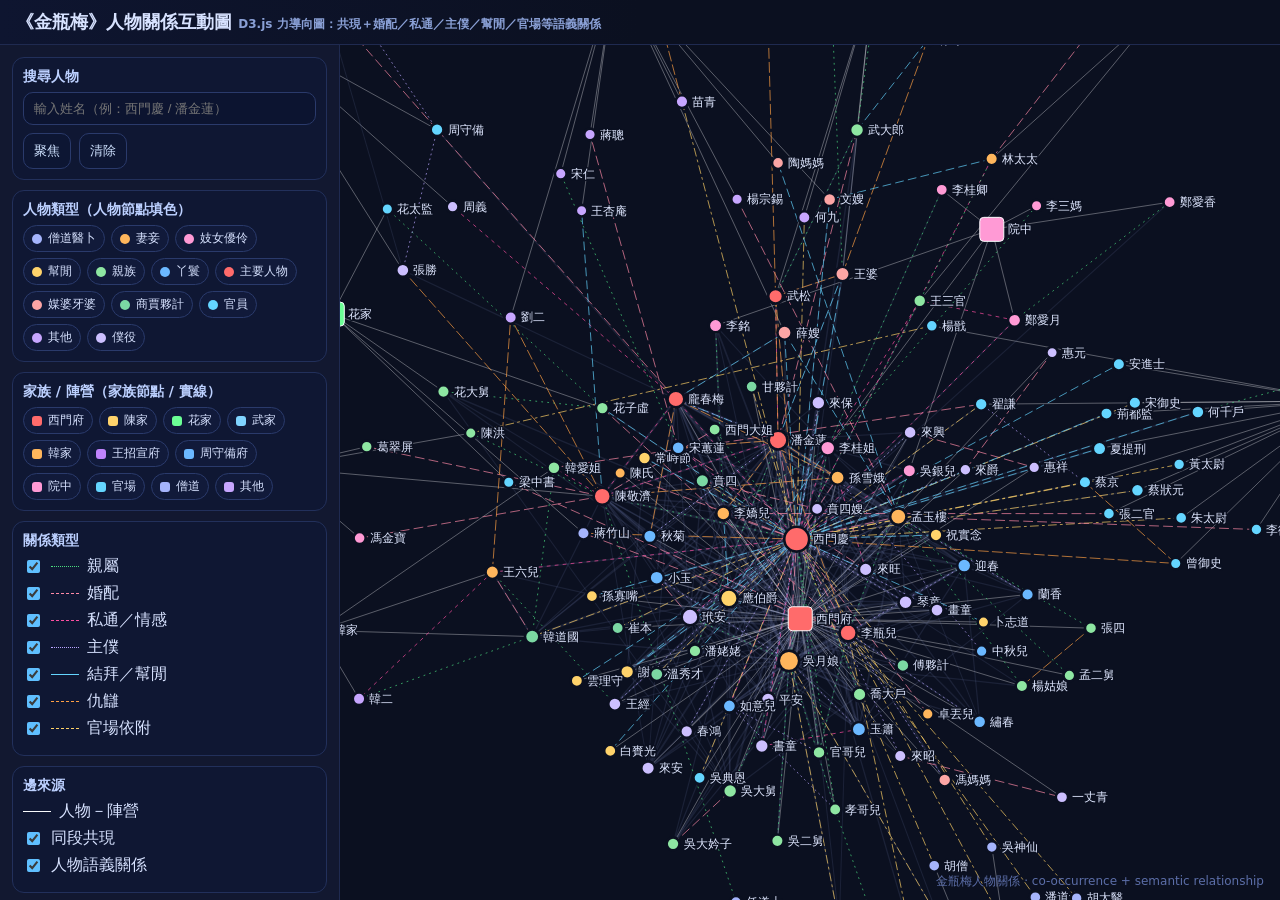
==== person_social_graph.html @ 5d3e85a5 "建立《金瓶梅》知識圖譜網站 參考 red-chamber-dream 展示版的架構，以《金瓶梅》崇禎本會校足本重建：  - tools/extract_text.py 從 EPUB 抽出一百回正文（3" ====
<!doctype html>
<html lang="zh-Hant">
<head>
  <meta charset="utf-8">
  <meta name="viewport" content="width=device-width, initial-scale=1">
  <title>《金瓶梅》人物關係互動圖</title>
  <script src="vendor/d3.v7.min.js"></script>
  <script src="data/person_social_network.json.js"></script>
  <script src="data/person_relationships.json.js"></script>
  <link rel="stylesheet" href="assets/person-social-graph.css">
</head>
<body>
<div class="app">
  <header>
    <h1>《金瓶梅》人物關係互動圖 <span class="small">D3.js 力導向圖：共現＋婚配／私通／主僕／幫閒／官場等語義關係</span></h1>
    <button class="panel-toggle" id="panelToggle" type="button" aria-expanded="false" aria-controls="graphControls">控制</button>
  </header>
  <aside id="graphControls">
    <div class="toolbar">
      <div class="card">
        <h3>搜尋人物</h3>
        <input id="search" placeholder="輸入姓名（例：西門慶 / 潘金蓮）">
        <div class="graph-action-row">
          <button class="btn" id="btnFocus">聚焦</button>
          <button class="btn" id="btnClear">清除</button>
        </div>
      </div>

      <div class="card">
        <h3>人物類型（人物節點填色）</h3>
        <div class="legend" id="groupLegend"></div>
      </div>

      <div class="card">
        <h3>家族 / 陣營（家族節點 / 實線）</h3>
        <div class="legend" id="familyLegend"></div>
      </div>

      <div class="card">
        <h3>關係類型</h3>
        <label><input type="checkbox" class="edgeType" value="kin" checked><span class="line-sample rel-kin"></span> 親屬</label>
        <label><input type="checkbox" class="edgeType" value="marriage" checked><span class="line-sample rel-marriage"></span> 婚配</label>
        <label><input type="checkbox" class="edgeType" value="romance" checked><span class="line-sample rel-romance"></span> 私通／情感</label>
        <label><input type="checkbox" class="edgeType" value="servant" checked><span class="line-sample rel-servant"></span> 主僕</label>
        <label><input type="checkbox" class="edgeType" value="ally" checked><span class="line-sample rel-ally"></span> 結拜／幫閒</label>
        <label><input type="checkbox" class="edgeType" value="conflict" checked><span class="line-sample rel-conflict"></span> 仇讎</label>
        <label><input type="checkbox" class="edgeType" value="patron" checked><span class="line-sample rel-patron"></span> 官場依附</label>
      </div>

      <div class="card">
        <h3>邊來源</h3>
        <label><span class="line-sample rel-family"></span> 人物－陣營</label>
        <label><input type="checkbox" class="edgeSource" value="co_occurrence" checked> 同段共現</label>
        <label><input type="checkbox" class="edgeSource" value="semantic" checked> 人物語義關係</label>
      </div>

      <div class="card">
        <h3>篩選</h3>
        <label>最低共現權重 <input id="minWeight" type="number" min="1" value="20"></label>
        <label>節點數 <select id="nodeLimit"><option>20</option><option>40</option><option selected>60</option><option>100</option><option>150</option></select></label>
      </div>

      <div class="card">
        <h3>物理參數</h3>
        <div class="param-row"><span>斥力</span><input id="charge" type="range" min="120" max="1200" step="20" value="420"><span class="param-value" id="chargeValue">420</span></div>
        <div class="param-row"><span>線距</span><input id="linkDist" type="range" min="20" max="300" step="10" value="120"><span class="param-value" id="linkDistValue">120</span></div>
        <div class="param-row"><span>碰撞</span><input id="collisionPadding" type="range" min="4" max="32" step="2" value="8"><span class="param-value" id="collisionValue">8</span></div>
        <div class="graph-rebuild-row"><button class="btn" id="btnRebuild">重新佈局</button></div>
      </div>
    </div>
  </aside>
  <button class="panel-backdrop" id="panelBackdrop" type="button" aria-label="關閉控制面板"></button>
  <main>
    <svg id="graph"></svg>
    <div class="tooltip is-hidden" id="tooltip"></div>
    <div class="watermark">金瓶梅人物關係 · co-occurrence + semantic relationship</div>
  </main>
</div>

<script>
const controlPanelToggle = document.getElementById("panelToggle");
const controlPanelBackdrop = document.getElementById("panelBackdrop");
function setControlPanelOpen(open) {
  document.body.classList.toggle("panel-open", open);
  controlPanelToggle?.setAttribute("aria-expanded", String(open));
}
controlPanelToggle?.addEventListener("click", () => {
  setControlPanelOpen(!document.body.classList.contains("panel-open"));
});
controlPanelBackdrop?.addEventListener("click", () => setControlPanelOpen(false));

const groupColors = {
  main_character: "#ff6b6b",
  consort: "#ffb65c",
  maid: "#6bb8ff",
  servant: "#ccbfff",
  hanger_on: "#ffd36b",
  courtesan: "#ff9ad5",
  official: "#64d5ff",
  merchant: "#7bd8a3",
  clergy: "#a5b4fc",
  matchmaker: "#fca5a5",
  kin: "#8ee6a2",
  other: "#c7a6ff"
};
const groupNames = {
  main_character: "主要人物",
  consort: "妻妾",
  maid: "丫鬟",
  servant: "僕役",
  hanger_on: "幫閒",
  courtesan: "妓女優伶",
  official: "官員",
  merchant: "商賈夥計",
  clergy: "僧道醫卜",
  matchmaker: "媒婆牙婆",
  kin: "親族",
  other: "其他"
};
const relationNames = {
  co_occurrence: "同段共現",
  family: "人物-陣營",
  kin: "親屬",
  marriage: "婚配",
  romance: "私通/情感",
  servant: "主僕",
  ally: "結拜/幫閒",
  patron: "官場依附",
  conflict: "仇讎"
};
const familyColors = {
  ximen: "#ff6b6b",
  chen: "#ffd36b",
  hua: "#6bff95",
  wu: "#80d4ff",
  han: "#ffb65c",
  wangzhaoxuan: "#c084fc",
  zhou: "#6bb8ff",
  courtesan: "#ff9ad5",
  court: "#64d5ff",
  clergy: "#a5b4fc",
  other: "#c7a6ff"
};
const familyNames = {
  ximen: "西門府",
  chen: "陳家",
  hua: "花家",
  wu: "武家",
  han: "韓家",
  wangzhaoxuan: "王招宣府",
  zhou: "周守備府",
  courtesan: "院中",
  court: "官場",
  clergy: "僧道",
  other: "其他"
};

let baseData;
let graphData;
let simulation;
let linkSel;
let nodeSel;
let focusedId = null;

const svg = d3.select("#graph");
const g = svg.append("g");
const linkLayer = g.append("g");
const nodeLayer = g.append("g");
const tooltip = d3.select("#tooltip");
const groupState = new Map();
const familyState = new Map();
const zoom = d3.zoom().scaleExtent([.25, 4]).on("zoom", e => g.attr("transform", e.transform));
svg.call(zoom);

async function loadJson(path) {
  if (window.DEMO_JSON && window.DEMO_JSON[path]) return window.DEMO_JSON[path];
  const r = await fetch(path);
  return r.json();
}

Promise.all([
  loadJson("data/person_social_network.json"),
  loadJson("data/person_relationships.json")
]).then(([network, rels]) => {
  baseData = mergeData(network, rels.relationships || []);
  initLegend();
  initFamilyLegend();
  buildGraph();
});

function mergeData(network, relationships) {
  const nodes = network.nodes.map(n => ({ ...n, family: n.family || "other" }));
  const nodeIds = new Set(nodes.map(n => n.id));
  const familyIds = [...new Set(nodes.map(n => n.family || "other"))];
  const familyNodes = familyIds.map(family => ({
    id: `family_${family}`,
    name: familyNames[family] || family,
    type: "FAMILY",
    subtype: "family",
    family,
    frequency: 0,
    chapter_count: null,
    paragraph_count: null,
    degree: 0,
    weighted_degree: 0
  }));
  const familyLinks = nodes.map(n => ({
    id: `family:${n.id}:${n.family || "other"}`,
    source: n.id,
    target: `family_${n.family || "other"}`,
    source_name: n.name,
    target_name: familyNames[n.family || "other"] || n.family || "其他",
    edge_source: "family",
    relation_type: "family",
    relation_label: "所屬家族／陣營",
    weight: 90,
    confidence: null
  }));
  const coLinks = network.links.map(l => ({
    ...l,
    id: `co:${l.source}:${l.target}`,
    edge_source: "co_occurrence",
    relation_type: "co_occurrence",
    relation_label: "同段共現",
    confidence: null
  }));
  const semanticLinks = relationships
    .filter(l => nodeIds.has(l.source) && nodeIds.has(l.target))
    .map(l => ({
      ...l,
      id: `semantic:${l.relation_id}`,
      edge_source: "semantic",
      weight: Math.max(35, Math.round(Number(l.confidence || 0.5) * 90)),
      shared_paragraph_count: null,
      chapter_count: null
    }));
  return { nodes: [...nodes, ...familyNodes], links: [...familyLinks, ...coLinks, ...semanticLinks] };
}

function initLegend() {
  const groups = [...new Set(baseData.nodes.filter(n => n.type !== "FAMILY").map(n => n.subtype || "other"))].sort();
  const box = d3.select("#groupLegend");
  box.selectAll("*").remove();
  groupState.clear();
  groups.forEach(group => {
    groupState.set(group, true);
    const item = box.append("div").attr("class", "badge");
    item.append("div").attr("class", "dot").style("background", groupColors[group] || "#8aa0d6");
    item.append("span").text(groupNames[group] || group);
    item.on("click", () => {
      const cur = groupState.get(group);
      groupState.set(group, !cur);
      item.style("opacity", cur ? .35 : 1);
      updateVisibility();
    });
  });
}

function initFamilyLegend() {
  const order = Object.keys(familyNames);
  const families = [...new Set(baseData.nodes.filter(n => n.type !== "FAMILY").map(n => n.family || "other"))]
    .sort((a, b) => order.indexOf(a) - order.indexOf(b));
  const box = d3.select("#familyLegend");
  box.selectAll("*").remove();
  familyState.clear();
  families.forEach(family => {
    familyState.set(family, true);
    const item = box.append("div").attr("class", "badge");
    item.append("div").attr("class", "dot family-dot").style("background", familyColors[family] || familyColors.other);
    item.append("span").text(familyNames[family] || family);
    item.on("click", () => {
      const cur = familyState.get(family);
      familyState.set(family, !cur);
      item.style("opacity", cur ? .35 : 1);
      updateVisibility();
    });
  });
}

function checkedValues(selector) {
  return new Set([...document.querySelectorAll(selector)]
    .filter(el => el.checked)
    .map(el => el.value));
}

function filteredData() {
  const limit = Number(document.getElementById("nodeLimit").value);
  const minW = Number(document.getElementById("minWeight").value);
  const edgeSources = checkedValues(".edgeSource");
  const edgeTypes = checkedValues(".edgeType");
  const topIds = new Set(baseData.nodes
    .filter(n => n.type !== "FAMILY")
    .slice()
    .sort((a, b) => b.weighted_degree - a.weighted_degree)
    .slice(0, limit)
    .map(n => n.id));
  const semanticNodeIds = new Set();
  baseData.links.forEach(l => {
    if (l.edge_source === "semantic" && edgeSources.has("semantic") && edgeTypes.has(l.relation_type)) {
      semanticNodeIds.add(l.source);
      semanticNodeIds.add(l.target);
    }
  });
  const familyIds = new Set(baseData.nodes
    .filter(n => n.type !== "FAMILY" && (topIds.has(n.id) || semanticNodeIds.has(n.id)))
    .map(n => `family_${n.family || "other"}`));
  const ids = new Set([...topIds, ...semanticNodeIds, ...familyIds]);
  const nodes = baseData.nodes.filter(n => ids.has(n.id)).map(n => ({ ...n }));
  const links = baseData.links
    .filter(l => ids.has(l.source) && ids.has(l.target))
    .filter(l => l.edge_source === "family" || edgeSources.has(l.edge_source))
    .filter(l => l.edge_source !== "co_occurrence" || l.weight >= minW)
    .filter(l => l.edge_source !== "semantic" || edgeTypes.has(l.relation_type))
    .map(l => ({ ...l }));
  return { nodes, links };
}

function buildGraph() {
  updatePhysicsLabels();
  graphData = filteredData();
  clearFocus();
  if (simulation) simulation.stop();
  const width = svg.node().clientWidth;
  const height = svg.node().clientHeight;

  simulation = d3.forceSimulation(graphData.nodes)
    .force("link", d3.forceLink(graphData.links)
      .id(d => d.id)
      .distance(d => d.edge_source === "family" ? 72 : d.edge_source === "semantic" ? Number(document.getElementById("linkDist").value) * .75 : Number(document.getElementById("linkDist").value))
      .strength(d => d.edge_source === "family" ? .38 : d.edge_source === "semantic" ? .48 : Math.min(.55, .06 + d.weight / 650)))
    .force("charge", d3.forceManyBody().strength(-Number(document.getElementById("charge").value)))
    .force("center", d3.forceCenter(width / 2, height / 2))
    .force("collide", d3.forceCollide().radius(d => nodeRadius(d) + Number(document.getElementById("collisionPadding").value)));

  linkSel = linkLayer.selectAll("line")
    .data(graphData.links, d => d.id)
    .join("line")
    .attr("class", d => `link source-${d.edge_source} rel-${d.relation_type}`)
    .attr("stroke", d => d.edge_source === "family" ? familyColors[familyKeyFromLink(d)] || familyColors.other : null)
    .attr("stroke-width", d => d.edge_source === "family" ? .8 : d.edge_source === "semantic" ? 1 : Math.max(.55, Math.sqrt(d.weight) / 4.4));

  nodeSel = nodeLayer.selectAll("g")
    .data(graphData.nodes, d => d.id)
    .join(enter => {
      const n = enter.append("g").attr("class", d => `node ${d.type === "FAMILY" ? "family-node" : "person-node"}`).call(drag(simulation));
      n.append("circle")
        .attr("r", nodeRadius)
        .attr("display", d => d.type === "FAMILY" ? "none" : null)
        .attr("fill", d => d.type === "FAMILY" ? familyColors[d.family] || familyColors.other : groupColors[d.subtype] || "#8aa0d6")
        .attr("stroke", d => d.type === "FAMILY" ? "#f8fafc" : "#0b1020");
      n.append("rect")
        .attr("display", d => d.type === "FAMILY" ? null : "none")
        .attr("x", d => -nodeRadius(d))
        .attr("y", d => -nodeRadius(d))
        .attr("width", d => nodeRadius(d) * 2)
        .attr("height", d => nodeRadius(d) * 2)
        .attr("fill", d => familyColors[d.family] || familyColors.other);
      n.append("text").attr("x", d => nodeRadius(d) + 4).attr("y", 4).text(d => d.name);
      n.on("mouseenter", (e, d) => showTooltip(e, d))
        .on("mouseleave", hideTooltip)
        .on("click", (e, d) => focusNode(d, true));
      return n;
    });

  simulation.on("tick", () => {
    linkSel
      .attr("x1", d => d.source.x)
      .attr("y1", d => d.source.y)
      .attr("x2", d => d.target.x)
      .attr("y2", d => d.target.y);
    nodeSel.attr("transform", d => `translate(${d.x},${d.y})`);
  });
  updateVisibility();
}

function nodeRadius(d) {
  if (d.type === "FAMILY") return 12;
  return (7 + Math.sqrt(d.frequency || 1) / 8) * .8;
}

function familyKeyFromLink(d) {
  const source = nodeId(d.source);
  const target = nodeId(d.target);
  const familyId = source.startsWith("family_") ? source : target;
  return familyId.replace(/^family_/, "");
}

function drag(sim) {
  return d3.drag()
    .on("start", (e, d) => {
      if (!e.active) sim.alphaTarget(.3).restart();
      d.fx = d.x;
      d.fy = d.y;
    })
    .on("drag", (e, d) => {
      d.fx = e.x;
      d.fy = e.y;
    })
    .on("end", (e, d) => {
      if (!e.active) sim.alphaTarget(0);
      d.fx = null;
      d.fy = null;
    });
}

function nodeId(endpoint) {
  return typeof endpoint === "string" ? endpoint : endpoint.id;
}

function nodeName(endpoint) {
  return typeof endpoint === "string" ? endpoint : endpoint.name;
}

function nodeLinks(id) {
  return graphData.links
    .filter(l => nodeId(l.source) === id || nodeId(l.target) === id)
    .sort((a, b) => {
      if (a.edge_source !== b.edge_source) return a.edge_source === "semantic" ? -1 : 1;
      return Number(b.weight || 0) - Number(a.weight || 0);
    });
}

function showTooltip(event, d) {
  const links = nodeLinks(d.id).slice(0, 10).map(l => {
    const other = nodeId(l.source) === d.id ? nodeName(l.target) : nodeName(l.source);
    const label = relationNames[l.relation_type] || l.relation_type;
    const detail = l.edge_source === "family" ? "人物－陣營" : l.edge_source === "co_occurrence" ? `共現 ${l.weight}` : `${l.relation_label} / 信度 ${l.confidence}`;
    return `${other}：${label}（${detail}）`;
  }).join("<br>");
  tooltip
    .style("display", "block")
    .html(d.type === "FAMILY"
      ? `<b>${d.name}</b><br>類型：家族/陣營<hr class="tooltip-separator">${links}`
      : `<b>${d.name}</b><br>家族/陣營：${familyNames[d.family] || d.family}<br>類型：${groupNames[d.subtype] || d.subtype}<br>出現：${d.frequency} 次<br>段落：${d.paragraph_count}<br>加權度：${d.weighted_degree}<hr class="tooltip-separator">${links}`)
    .style("left", `${event.pageX + 10}px`)
    .style("top", `${event.pageY + 10}px`);
}

function hideTooltip() {
  tooltip.style("display", "none");
}

function updateVisibility() {
  if (!nodeSel || !linkSel) return;
  nodeSel.attr("display", d => d.type === "FAMILY" ? familyState.get(d.family) !== false ? null : "none" : groupState.get(d.subtype) !== false && familyState.get(d.family) !== false ? null : "none");
  const visible = new Set(nodeSel
    .filter(function() { return this.getAttribute("display") !== "none"; })
    .data()
    .map(d => d.id));
  linkSel.attr("display", d => visible.has(nodeId(d.source)) && visible.has(nodeId(d.target)) ? null : "none");
}

function focusNode(n, zoomTo) {
  focusedId = n.id;
  document.getElementById("search").value = n.name || n.id;
  const neigh = new Set([n.id]);
  nodeLinks(n.id).forEach(l => {
    neigh.add(nodeId(l.source));
    neigh.add(nodeId(l.target));
  });
  nodeSel.classed("dim", d => !neigh.has(d.id));
  linkSel
    .classed("dim", d => !(nodeId(d.source) === n.id || nodeId(d.target) === n.id))
    .classed("hover", d => nodeId(d.source) === n.id || nodeId(d.target) === n.id);
  if (zoomTo) {
    const width = svg.node().clientWidth;
    const height = svg.node().clientHeight;
    const k = 1.6;
    svg.transition().duration(600).call(
      zoom.transform,
      d3.zoomIdentity.translate(width / 2, height / 2).scale(k).translate(-n.x, -n.y)
    );
  }
}

function clearFocus() {
  focusedId = null;
  if (!nodeSel || !linkSel) return;
  nodeSel.classed("dim", false);
  linkSel.classed("dim", false).classed("hover", false);
}

function findNode(term) {
  const q = term.trim();
  if (!q || !graphData) return null;
  return graphData.nodes.find(n => n.name.includes(q) || n.id.includes(q));
}

function updatePhysicsLabels() {
  document.getElementById("chargeValue").textContent = document.getElementById("charge").value;
  document.getElementById("linkDistValue").textContent = document.getElementById("linkDist").value;
  document.getElementById("collisionValue").textContent = document.getElementById("collisionPadding").value;
}

document.getElementById("btnFocus").onclick = () => {
  const q = document.getElementById("search").value.trim();
  if (!q) return alert("請先輸入查詢詞");
  const n = findNode(q);
  if (!n) return alert("找不到此人物");
  focusNode(n, true);
};
document.getElementById("btnClear").onclick = () => {
  document.getElementById("search").value = "";
  buildGraph();
};
document.getElementById("search").addEventListener("keydown", e => {
  if (e.key === "Enter") document.getElementById("btnFocus").click();
});
["minWeight", "nodeLimit", "linkDist", "charge", "collisionPadding"].forEach(id => {
  document.getElementById(id).addEventListener("input", buildGraph);
});
document.querySelectorAll(".edgeSource,.edgeType").forEach(el => {
  el.addEventListener("change", buildGraph);
});
document.getElementById("btnRebuild").onclick = buildGraph;
window.addEventListener("resize", () => buildGraph());
</script>
</body>
</html>
---- assets/person-social-graph.css ----
/* Person relationship graph layout and component styles. */
:root {
      --bg: #0b1020;
      --panel: #121830;
      --ink: #d7e2ff;
      --muted: #8aa0d6;
      --line: #2a3a6b;
    }
    html, body {
      width: 100%;
      height: 100%;
      margin: 0;
      overflow: hidden;
      background: var(--bg);
      color: var(--ink);
      font-family: ui-sans-serif, system-ui, -apple-system, "Noto Sans TC", sans-serif;
    }
    .app {
      display: grid;
      grid-template-columns: 340px 1fr;
      grid-template-rows: auto minmax(0, 1fr);
      width: 100%;
      height: 100vh;
      overflow: hidden;
      background: var(--bg);
    }
    header {
      grid-column: 1 / 3;
      padding: 10px 16px;
      background: linear-gradient(90deg, #0e1530, #0b1020 50%);
      border-bottom: 1px solid #1f2a50;
    }
    h1 { margin: 0; font-size: 18px; }
    .small { color: var(--muted); font-size: 12px; line-height: 1.6; }
    .panel-toggle,
    .panel-backdrop { display: none; }
    .panel-toggle {
      cursor: pointer;
      align-items: center;
      justify-content: center;
      padding: 8px 11px;
      border-radius: 10px;
      border: 1px solid var(--line);
      background: #0d1633;
      color: #cfe2ff;
      font-size: 13px;
    }
    aside {
      min-height: 0;
      background: var(--panel);
      padding: 12px 12px 16px;
      border-right: 1px solid #1f2a50;
      overflow: auto;
      overscroll-behavior: contain;
    }
    main { position: relative; min-width: 0; min-height: 0; overflow: hidden; background: var(--bg); }
    #graph { width: 100%; height: 100%; display: block; }
    .toolbar { display: grid; gap: 10px; }
    .card {
      background: #0f1733;
      border: 1px solid #22305b;
      border-radius: 12px;
      padding: 10px;
    }
    .card h3 { margin: 0 0 6px; font-size: 14px; color: #bcd0ff; }
    label { display: flex; align-items: center; gap: 8px; margin: 6px 0; }
    input, select {
      width: 100%;
      box-sizing: border-box;
      padding: 8px 10px;
      border-radius: 10px;
      border: 1px solid var(--line);
      background: #0c1430;
      color: var(--ink);
    }
    input[type="checkbox"] { width: auto; accent-color: #5fbfff; }
    input[type="number"] { width: 100px; }
    select { width: 100px; }
    input[type="file"] { padding: 6px; }
    .param-row { display: grid; grid-template-columns: 88px minmax(0, 1fr) 44px; align-items: center; gap: 8px; margin: 8px 0; color: var(--ink); font-size: 13px; }
    .param-row input[type="range"] { padding: 0; }
    .param-value { color: var(--muted); text-align: right; font-variant-numeric: tabular-nums; }
    .graph-action-row { margin-top: 8px; display: flex; gap: 8px; flex-wrap: wrap; }
    .graph-rebuild-row { margin-top: 8px; }
    .btn {
      cursor: pointer;
      display: inline-flex;
      align-items: center;
      gap: 8px;
      padding: 8px 10px;
      border-radius: 10px;
      border: 1px solid var(--line);
      background: #0d1633;
      color: #cfe2ff;
    }
    .btn:hover { border-color: #4164d6; }
    .legend { display: flex; flex-wrap: wrap; gap: 6px; }
    .badge {
      display: inline-flex;
      gap: 6px;
      align-items: center;
      padding: 4px 8px;
      border-radius: 999px;
      border: 1px solid var(--line);
      background: #111a3a;
      font-size: 12px;
      cursor: pointer;
    }
    .dot { width: 10px; height: 10px; border-radius: 50%; }
    .dot.family-dot { border-radius: 3px; }
    .line-sample { width: 28px; height: 0; border-top: 1.5px solid #7792d9; display: inline-block; flex: 0 0 auto; }
    .line-sample.rel-family { border-color: #f8fafc; }
    .line-sample.rel-kin { border-color: #4ade80; border-top-style: dotted; }
    .line-sample.rel-marriage { border-color: #ff89a7; border-top-style: dashed; }
    .line-sample.rel-romance { border-color: #ff4fa3; border-top-style: dashed; }
    .line-sample.rel-servant { border-color: #b8a5ff; border-top-style: dotted; }
    .line-sample.rel-ally { border-color: #64d5ff; }
    .line-sample.rel-conflict { border-color: #ff9f43; border-top-style: dashed; }
    .line-sample.rel-patron { border-color: #ffd166; border-top-style: dashed; }
    .link { fill: none; stroke-linecap: round; }
    .link.source-co_occurrence { stroke: #6f7fae; stroke-opacity: .16; }
    .link.source-family { stroke-opacity: .42; }
    .link.source-semantic { stroke-opacity: .68; }
    .link.rel-family { stroke: #f8fafc; }
    .link.rel-kin { stroke: #4ade80; stroke-dasharray: 1 5; }
    .link.rel-marriage { stroke: #ff89a7; stroke-dasharray: 9 5; }
    .link.rel-romance { stroke: #ff4fa3; stroke-dasharray: 3 5; }
    .link.rel-servant { stroke: #b8a5ff; stroke-dasharray: 1 4; }
    .link.rel-ally { stroke: #64d5ff; stroke-dasharray: 8 5; }
    .link.rel-conflict { stroke: #ff9f43; stroke-dasharray: 10 4; }
    .link.rel-patron { stroke: #ffd166; stroke-dasharray: 8 4 2 4; }
    .link.hover { stroke-opacity: .9; }
    .link.dim { opacity: .06; }
    .node circle { stroke: #0b1020; stroke-width: 2.6; }
    .node rect { stroke: #f8fafc; stroke-width: 1; rx: 4; }
    .node text {
      font-size: 12px;
      fill: #dfe7ff;
      paint-order: stroke;
      stroke: #0b1020;
      stroke-width: 3;
      stroke-linejoin: round;
    }
    .node.dim circle, .node.dim text { opacity: .18; }
    .tooltip {
      position: absolute;
      pointer-events: none;
      background: #101835;
      border: 1px solid var(--line);
      border-radius: 10px;
      padding: 8px 10px;
      color: #e8f0ff;
      font-size: 12px;
      box-shadow: 0 6px 18px rgba(0,0,0,.35);
      max-width: 330px;
    }
    .tooltip.is-hidden { display: none; }
    .tooltip-separator { border: 0; border-top: 1px solid #2a3a6b; }
    .watermark { position: absolute; right: 16px; bottom: 10px; color: #5c6ea8; font-size: 12px; }
    @media (max-width: 900px) {
      .app { grid-template-columns: 1fr; grid-template-rows: auto minmax(0, 1fr); }
      header {
        grid-column: 1;
        display: grid;
        grid-template-columns: minmax(0, 1fr) auto;
        align-items: center;
        gap: 10px;
      }
      h1 { min-width: 0; font-size: 16px; line-height: 1.35; }
      .panel-toggle { display: inline-flex; position: relative; z-index: 25; }
      aside {
        position: fixed;
        z-index: 20;
        left: 0;
        top: 0;
        bottom: 0;
        width: min(86vw, 340px);
        box-sizing: border-box;
        transform: translateX(-105%);
        transition: transform .22s ease;
        box-shadow: 20px 0 48px rgba(0,0,0,.34);
      }
      body.panel-open aside { transform: translateX(0); }
      .panel-backdrop {
        position: fixed;
        inset: 0;
        z-index: 15;
        border: 0;
        background: rgba(3, 7, 18, .48);
      }
      body.panel-open .panel-backdrop { display: block; }
      main { grid-column: 1; grid-row: 2; }
      .watermark { left: 12px; right: auto; bottom: 8px; }
    }
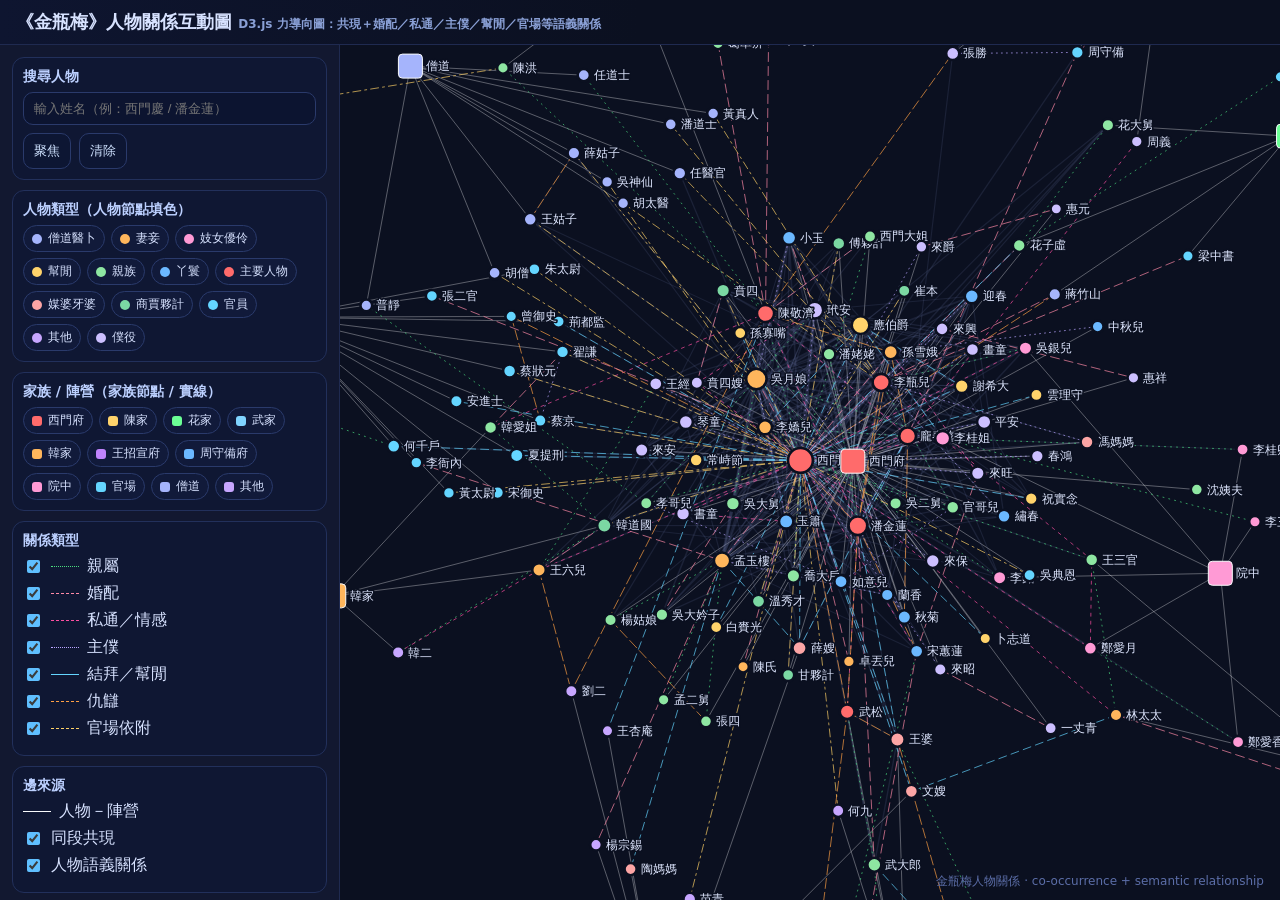
==== commit b92e4af9: "詞表擴充：人物由 150 位增為 292 位 依 data/金瓶梅人物關係.md 的 372 個人名逐一與全文核對，新增 142 位次要人物： 院中粉頭小優、周守備府與李通判家的婢僕、朝廷與山東的官員" ====
--- a/person_social_graph.html
+++ b/person_social_graph.html
@@ -57,7 +57,7 @@
       <div class="card">
         <h3>篩選</h3>
         <label>最低共現權重 <input id="minWeight" type="number" min="1" value="20"></label>
-        <label>節點數 <select id="nodeLimit"><option>20</option><option>40</option><option selected>60</option><option>100</option><option>150</option></select></label>
+        <label>節點數 <select id="nodeLimit"><option>20</option><option>40</option><option selected>60</option><option>100</option><option>200</option><option>300</option></select></label>
       </div>
 
       <div class="card">
